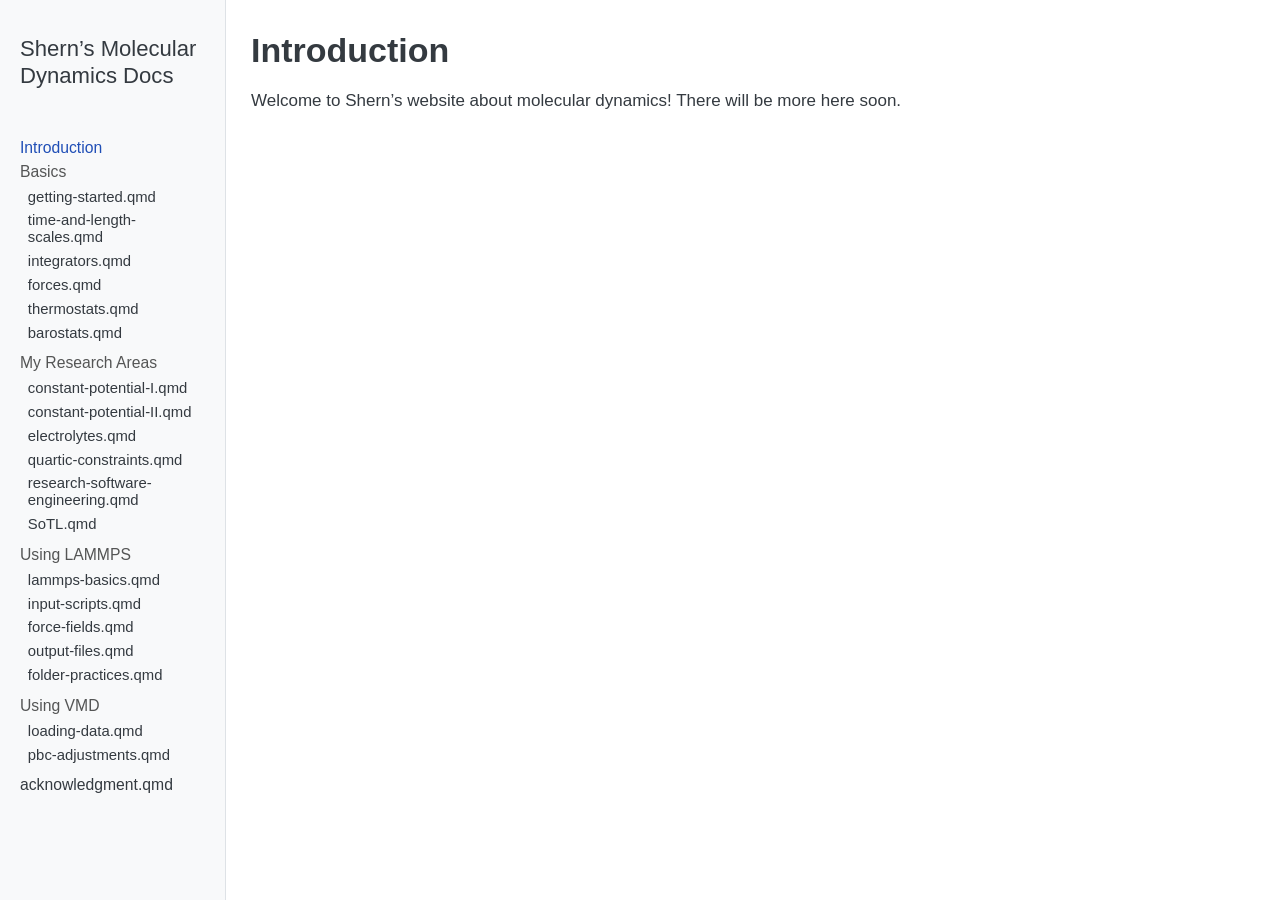
==== index.html @ 320a1282 "Built site for gh-pages" ====
<html xmlns="http://www.w3.org/1999/xhtml">    
  <head>      
    <title>Redirect to introduction.html</title>      
    <meta http-equiv="refresh" content="0;URL='introduction.html'" />    
  </head>    
  <body> 
  </body>  
</html>
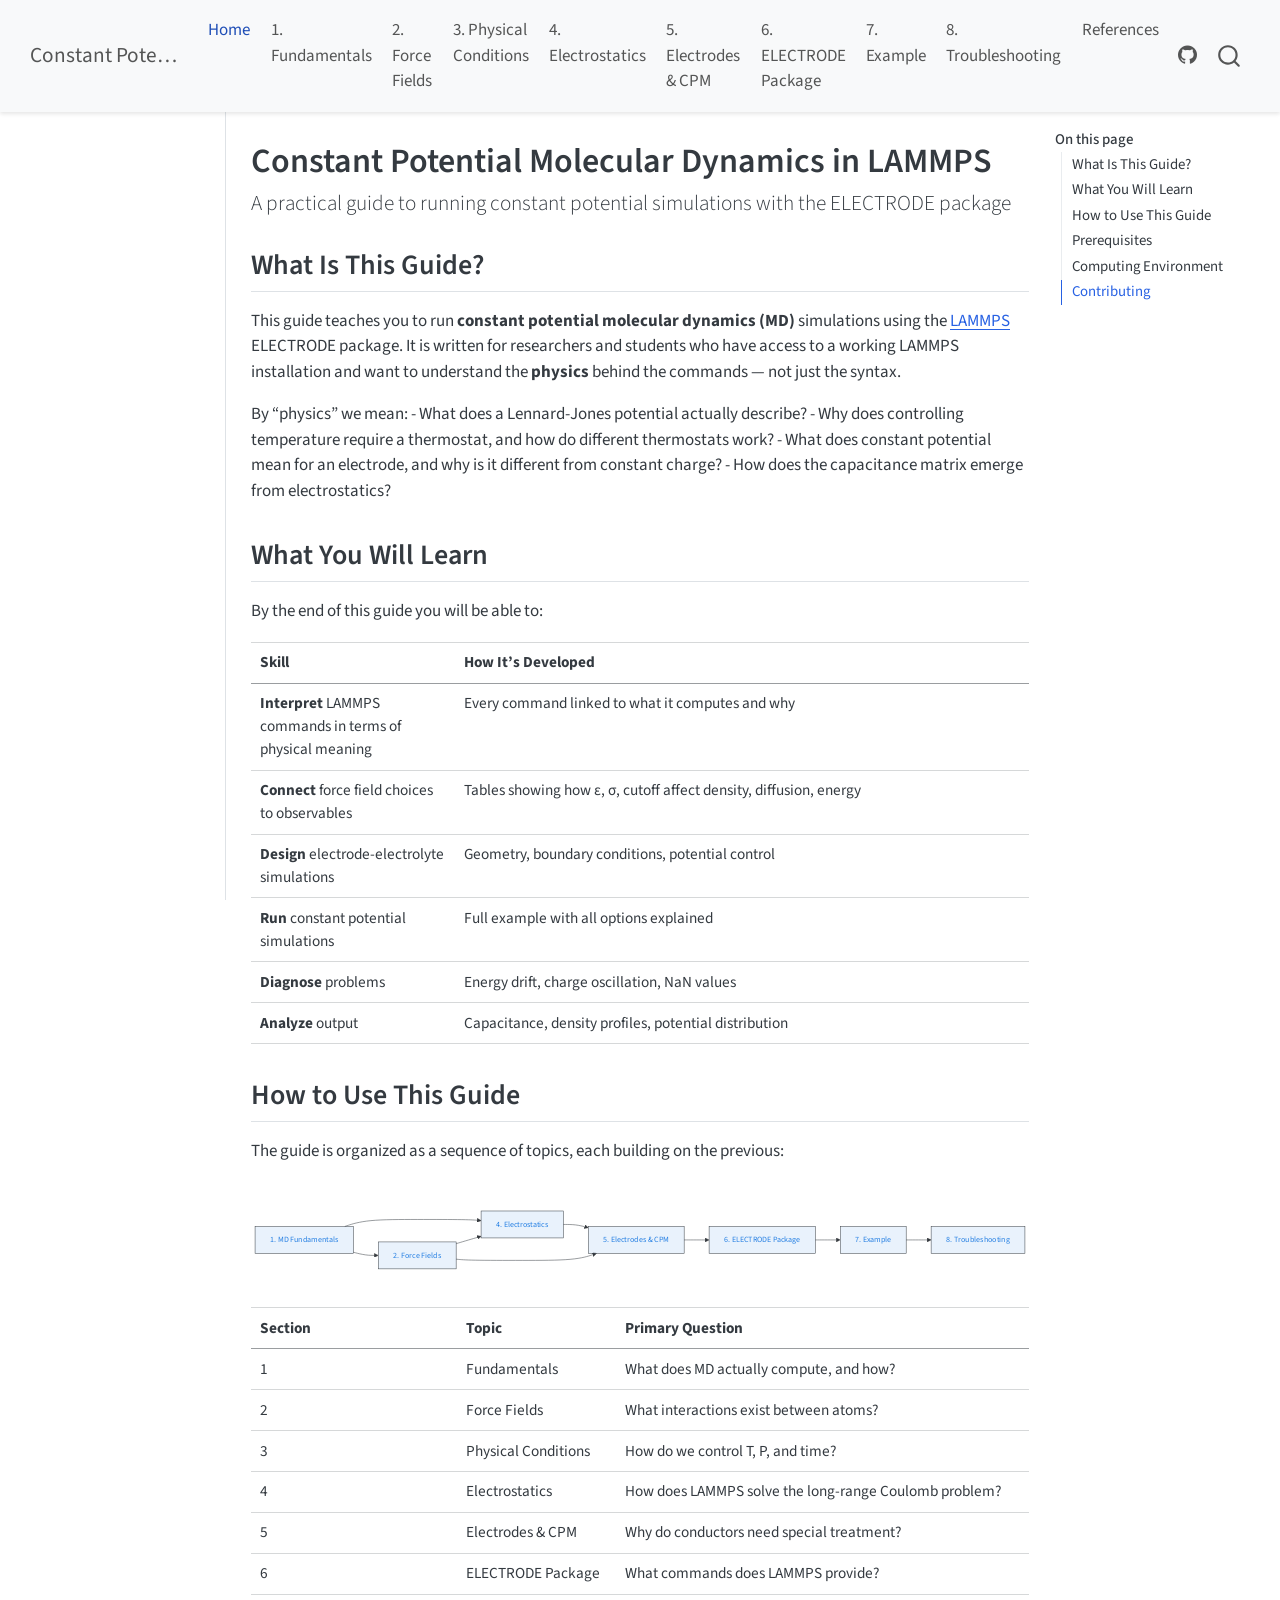
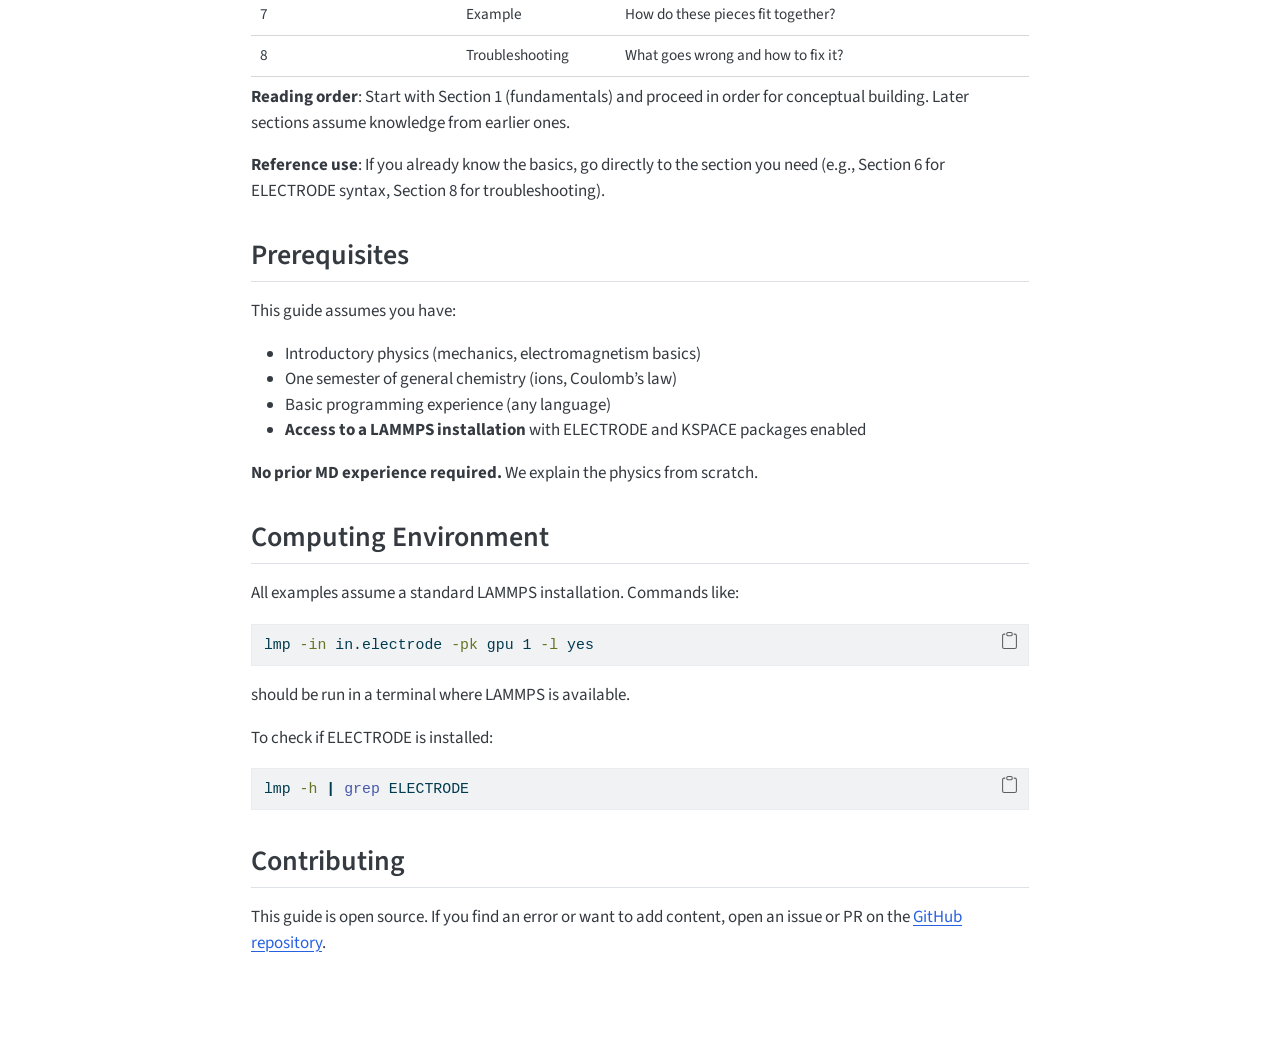
==== commit d99785b4: "Built site for gh-pages" ====
--- a/index.html
+++ b/index.html
@@ -1,8 +1,815 @@
-<html xmlns="http://www.w3.org/1999/xhtml">    
-  <head>      
-    <title>Redirect to introduction.html</title>      
-    <meta http-equiv="refresh" content="0;URL='introduction.html'" />    
-  </head>    
-  <body> 
-  </body>  
-</html>     
+<!DOCTYPE html>
+<html xmlns="http://www.w3.org/1999/xhtml" lang="en" xml:lang="en"><head>
+
+<meta charset="utf-8">
+<meta name="generator" content="quarto-1.9.36">
+
+<meta name="viewport" content="width=device-width, initial-scale=1.0, user-scalable=yes">
+
+
+<title>Constant Potential Molecular Dynamics in LAMMPS – Constant Potential MD in LAMMPS</title>
+<style>
+/* Default styles provided by pandoc.
+** See https://pandoc.org/MANUAL.html#variables-for-html for config info.
+*/
+code{white-space: pre-wrap;}
+span.smallcaps{font-variant: small-caps;}
+div.columns{display: flex; gap: min(4vw, 1.5em);}
+div.column{flex: auto; overflow-x: auto;}
+div.hanging-indent{margin-left: 1.5em; text-indent: -1.5em;}
+ul.task-list{list-style: none;}
+ul.task-list li input[type="checkbox"] {
+  width: 0.8em;
+  margin: 0 0.8em 0.2em -1em; /* quarto-specific, see https://github.com/quarto-dev/quarto-cli/issues/4556 */ 
+  vertical-align: middle;
+}
+/* CSS for syntax highlighting */
+html { -webkit-text-size-adjust: 100%; }
+pre > code.sourceCode { white-space: pre; position: relative; }
+pre > code.sourceCode > span { display: inline-block; line-height: 1.25; }
+pre > code.sourceCode > span:empty { height: 1.2em; }
+.sourceCode { overflow: visible; }
+code.sourceCode > span { color: inherit; text-decoration: inherit; }
+div.sourceCode { margin: 1em 0; }
+pre.sourceCode { margin: 0; }
+@media screen {
+div.sourceCode { overflow: auto; }
+}
+@media print {
+pre > code.sourceCode { white-space: pre-wrap; }
+pre > code.sourceCode > span { text-indent: -5em; padding-left: 5em; }
+}
+pre.numberSource code
+  { counter-reset: source-line 0; }
+pre.numberSource code > span
+  { position: relative; left: -4em; counter-increment: source-line; }
+pre.numberSource code > span > a:first-child::before
+  { content: counter(source-line);
+    position: relative; left: -1em; text-align: right; vertical-align: baseline;
+    border: none; display: inline-block;
+    -webkit-touch-callout: none; -webkit-user-select: none;
+    -khtml-user-select: none; -moz-user-select: none;
+    -ms-user-select: none; user-select: none;
+    padding: 0 4px; width: 4em;
+  }
+pre.numberSource { margin-left: 3em;  padding-left: 4px; }
+div.sourceCode
+  {   }
+@media screen {
+pre > code.sourceCode > span > a:first-child::before { text-decoration: underline; }
+}
+</style>
+
+
+<script src="site_libs/quarto-nav/quarto-nav.js"></script>
+<script src="site_libs/quarto-nav/headroom.min.js"></script>
+<script src="site_libs/clipboard/clipboard.min.js"></script>
+<script src="site_libs/quarto-search/autocomplete.umd.js"></script>
+<script src="site_libs/quarto-search/fuse.min.js"></script>
+<script src="site_libs/quarto-search/quarto-search.js"></script>
+<meta name="quarto:offset" content="./">
+<script src="site_libs/quarto-html/quarto.js" type="module"></script>
+<script src="site_libs/quarto-html/tabsets/tabsets.js" type="module"></script>
+<script src="site_libs/quarto-html/popper.min.js"></script>
+<script src="site_libs/quarto-html/tippy.umd.min.js"></script>
+<script src="site_libs/quarto-html/anchor.min.js"></script>
+<link href="site_libs/quarto-html/tippy.css" rel="stylesheet">
+<link href="site_libs/quarto-html/quarto-syntax-highlighting-845c23b38eaddc0f92fda52bfe77a8c8.css" rel="stylesheet" id="quarto-text-highlighting-styles">
+<script src="site_libs/bootstrap/bootstrap.min.js"></script>
+<link href="site_libs/bootstrap/bootstrap-icons.css" rel="stylesheet">
+<link href="site_libs/bootstrap/bootstrap-ff0631ae66c640f7beec88805fcb678e.min.css" rel="stylesheet" append-hash="true" id="quarto-bootstrap" data-mode="light">
+<script id="quarto-search-options" type="application/json">{
+  "location": "navbar",
+  "copy-button": false,
+  "collapse-after": 3,
+  "panel-placement": "end",
+  "type": "overlay",
+  "limit": 50,
+  "keyboard-shortcut": [
+    "f",
+    "/",
+    "s"
+  ],
+  "show-item-context": false,
+  "language": {
+    "search-no-results-text": "No results",
+    "search-matching-documents-text": "matching documents",
+    "search-copy-link-title": "Copy link to search",
+    "search-hide-matches-text": "Hide additional matches",
+    "search-more-match-text": "more match in this document",
+    "search-more-matches-text": "more matches in this document",
+    "search-clear-button-title": "Clear",
+    "search-text-placeholder": "",
+    "search-detached-cancel-button-title": "Cancel",
+    "search-submit-button-title": "Submit",
+    "search-label": "Search"
+  }
+}</script>
+<script src="site_libs/quarto-diagram/mermaid.min.js"></script>
+<script src="site_libs/quarto-diagram/mermaid-init.js"></script>
+<link href="site_libs/quarto-diagram/mermaid.css" rel="stylesheet">
+
+
+<link rel="stylesheet" href="styles.css">
+</head>
+
+<body class="nav-sidebar docked nav-fixed quarto-light">
+
+<div id="quarto-search-results"></div>
+  <header id="quarto-header" class="headroom fixed-top">
+    <nav class="navbar navbar-expand-lg " data-bs-theme="dark">
+      <div class="navbar-container container-fluid">
+      <div class="navbar-brand-container mx-auto">
+    <a class="navbar-brand" href="./index.html">
+    <span class="navbar-title">Constant Potential MD in LAMMPS</span>
+    </a>
+  </div>
+            <div id="quarto-search" class="" title="Search"></div>
+          <button class="navbar-toggler" type="button" data-bs-toggle="collapse" data-bs-target="#navbarCollapse" aria-controls="navbarCollapse" role="menu" aria-expanded="false" aria-label="Toggle navigation" onclick="if (window.quartoToggleHeadroom) { window.quartoToggleHeadroom(); }">
+  <span class="navbar-toggler-icon"></span>
+</button>
+          <div class="collapse navbar-collapse" id="navbarCollapse">
+            <ul class="navbar-nav navbar-nav-scroll me-auto">
+  <li class="nav-item">
+    <a class="nav-link active" href="./index.html" aria-current="page"> 
+<span class="menu-text">Home</span></a>
+  </li>  
+  <li class="nav-item">
+    <a class="nav-link" href="./01-fundamentals.html"> 
+<span class="menu-text">1. Fundamentals</span></a>
+  </li>  
+  <li class="nav-item">
+    <a class="nav-link" href="./02-force-fields.html"> 
+<span class="menu-text">2. Force Fields</span></a>
+  </li>  
+  <li class="nav-item">
+    <a class="nav-link" href="./03-physical-conditions.html"> 
+<span class="menu-text">3. Physical Conditions</span></a>
+  </li>  
+  <li class="nav-item">
+    <a class="nav-link" href="./04-electrostatics.html"> 
+<span class="menu-text">4. Electrostatics</span></a>
+  </li>  
+  <li class="nav-item">
+    <a class="nav-link" href="./05-electrodes-cpm.html"> 
+<span class="menu-text">5. Electrodes &amp; CPM</span></a>
+  </li>  
+  <li class="nav-item">
+    <a class="nav-link" href="./06-electrode-package.html"> 
+<span class="menu-text">6. ELECTRODE Package</span></a>
+  </li>  
+  <li class="nav-item">
+    <a class="nav-link" href="./07-example-simulation.html"> 
+<span class="menu-text">7. Example</span></a>
+  </li>  
+  <li class="nav-item">
+    <a class="nav-link" href="./08-troubleshooting.html"> 
+<span class="menu-text">8. Troubleshooting</span></a>
+  </li>  
+  <li class="nav-item">
+    <a class="nav-link" href="./references.html"> 
+<span class="menu-text">References</span></a>
+  </li>  
+</ul>
+            <ul class="navbar-nav navbar-nav-scroll ms-auto">
+  <li class="nav-item compact">
+    <a class="nav-link" href="https://github.com/lammps/lammps"> <i class="bi bi-github" role="img" aria-label="LAMMPS GitHub">
+</i> 
+<span class="menu-text"></span></a>
+  </li>  
+</ul>
+          </div> <!-- /navcollapse -->
+            <div class="quarto-navbar-tools">
+</div>
+      </div> <!-- /container-fluid -->
+    </nav>
+  <nav class="quarto-secondary-nav">
+    <div class="container-fluid d-flex">
+      <button type="button" class="quarto-btn-toggle btn" data-bs-toggle="collapse" role="button" data-bs-target=".quarto-sidebar-collapse-item" aria-controls="quarto-sidebar" aria-expanded="false" aria-label="Toggle sidebar navigation" onclick="if (window.quartoToggleHeadroom) { window.quartoToggleHeadroom(); }">
+        <i class="bi bi-layout-text-sidebar-reverse"></i>
+      </button>
+        <nav class="quarto-page-breadcrumbs" aria-label="breadcrumb"><ol class="breadcrumb"><li class="breadcrumb-item">Constant Potential Molecular Dynamics in LAMMPS</li></ol></nav>
+        <a class="flex-grow-1" role="navigation" data-bs-toggle="collapse" data-bs-target=".quarto-sidebar-collapse-item" aria-controls="quarto-sidebar" aria-expanded="false" aria-label="Toggle sidebar navigation" onclick="if (window.quartoToggleHeadroom) { window.quartoToggleHeadroom(); }">      
+        </a>
+      <button type="button" class="btn quarto-search-button" aria-label="Search" onclick="window.quartoOpenSearch();">
+        <i class="bi bi-search"></i>
+      </button>
+    </div>
+  </nav>
+</header>
+<!-- content -->
+<div id="quarto-content" class="quarto-container page-columns page-rows-contents page-layout-article page-navbar">
+<!-- sidebar -->
+  <nav id="quarto-sidebar" class="sidebar collapse collapse-horizontal quarto-sidebar-collapse-item sidebar-navigation docked overflow-auto">
+        <div class="mt-2 flex-shrink-0 align-items-center">
+        <div class="sidebar-search">
+        <div id="quarto-search" class="" title="Search"></div>
+        </div>
+        </div>
+</nav>
+<div id="quarto-sidebar-glass" class="quarto-sidebar-collapse-item" data-bs-toggle="collapse" data-bs-target=".quarto-sidebar-collapse-item"></div>
+<!-- margin-sidebar -->
+    <div id="quarto-margin-sidebar" class="sidebar margin-sidebar">
+        <nav id="TOC" role="doc-toc" class="toc-active">
+    <h2 id="toc-title">On this page</h2>
+   
+  <ul>
+  <li><a href="#what-is-this-guide" id="toc-what-is-this-guide" class="nav-link active" data-scroll-target="#what-is-this-guide">What Is This Guide?</a></li>
+  <li><a href="#what-you-will-learn" id="toc-what-you-will-learn" class="nav-link" data-scroll-target="#what-you-will-learn">What You Will Learn</a></li>
+  <li><a href="#how-to-use-this-guide" id="toc-how-to-use-this-guide" class="nav-link" data-scroll-target="#how-to-use-this-guide">How to Use This Guide</a></li>
+  <li><a href="#prerequisites" id="toc-prerequisites" class="nav-link" data-scroll-target="#prerequisites">Prerequisites</a></li>
+  <li><a href="#computing-environment" id="toc-computing-environment" class="nav-link" data-scroll-target="#computing-environment">Computing Environment</a></li>
+  <li><a href="#contributing" id="toc-contributing" class="nav-link" data-scroll-target="#contributing">Contributing</a></li>
+  </ul>
+</nav>
+    </div>
+<!-- main -->
+<main class="content" id="quarto-document-content">
+
+<header id="title-block-header" class="quarto-title-block default">
+<div class="quarto-title">
+<h1 class="title">Constant Potential Molecular Dynamics in LAMMPS</h1>
+<p class="subtitle lead">A practical guide to running constant potential simulations with the ELECTRODE package</p>
+</div>
+
+
+
+<div class="quarto-title-meta">
+
+    
+  
+    
+  </div>
+  
+
+
+</header>
+
+
+<section id="what-is-this-guide" class="level2">
+<h2 class="anchored" data-anchor-id="what-is-this-guide">What Is This Guide?</h2>
+<p>This guide teaches you to run <strong>constant potential molecular dynamics (MD)</strong> simulations using the <a href="https://lammps.org">LAMMPS</a> ELECTRODE package. It is written for researchers and students who have access to a working LAMMPS installation and want to understand the <strong>physics</strong> behind the commands — not just the syntax.</p>
+<p>By “physics” we mean: - What does a Lennard-Jones potential actually describe? - Why does controlling temperature require a thermostat, and how do different thermostats work? - What does constant potential mean for an electrode, and why is it different from constant charge? - How does the capacitance matrix emerge from electrostatics?</p>
+</section>
+<section id="what-you-will-learn" class="level2">
+<h2 class="anchored" data-anchor-id="what-you-will-learn">What You Will Learn</h2>
+<p>By the end of this guide you will be able to:</p>
+<table class="caption-top table">
+<colgroup>
+<col style="width: 26%">
+<col style="width: 73%">
+</colgroup>
+<thead>
+<tr class="header">
+<th>Skill</th>
+<th>How It’s Developed</th>
+</tr>
+</thead>
+<tbody>
+<tr class="odd">
+<td><strong>Interpret</strong> LAMMPS commands in terms of physical meaning</td>
+<td>Every command linked to what it computes and why</td>
+</tr>
+<tr class="even">
+<td><strong>Connect</strong> force field choices to observables</td>
+<td>Tables showing how ε, σ, cutoff affect density, diffusion, energy</td>
+</tr>
+<tr class="odd">
+<td><strong>Design</strong> electrode-electrolyte simulations</td>
+<td>Geometry, boundary conditions, potential control</td>
+</tr>
+<tr class="even">
+<td><strong>Run</strong> constant potential simulations</td>
+<td>Full example with all options explained</td>
+</tr>
+<tr class="odd">
+<td><strong>Diagnose</strong> problems</td>
+<td>Energy drift, charge oscillation, NaN values</td>
+</tr>
+<tr class="even">
+<td><strong>Analyze</strong> output</td>
+<td>Capacitance, density profiles, potential distribution</td>
+</tr>
+</tbody>
+</table>
+</section>
+<section id="how-to-use-this-guide" class="level2">
+<h2 class="anchored" data-anchor-id="how-to-use-this-guide">How to Use This Guide</h2>
+<p>The guide is organized as a sequence of topics, each building on the previous:</p>
+<div class="cell" data-layout-align="default">
+<div class="cell-output-display">
+<div>
+<p></p><figure class="figure"><p></p>
+<div>
+<pre class="mermaid mermaid-js">flowchart LR
+    A[1. MD Fundamentals] --&gt; B[2. Force Fields]
+    A --&gt; C[4. Electrostatics]
+    B --&gt; C
+    C --&gt; D[5. Electrodes &amp; CPM]
+    D --&gt; E[6. ELECTRODE Package]
+    E --&gt; F[7. Example]
+    F --&gt; G[8. Troubleshooting]
+    B --&gt; D
+</pre>
+</div>
+<p></p></figure><p></p>
+</div>
+</div>
+</div>
+<table class="caption-top table">
+<colgroup>
+<col style="width: 26%">
+<col style="width: 20%">
+<col style="width: 52%">
+</colgroup>
+<thead>
+<tr class="header">
+<th>Section</th>
+<th>Topic</th>
+<th>Primary Question</th>
+</tr>
+</thead>
+<tbody>
+<tr class="odd">
+<td>1</td>
+<td>Fundamentals</td>
+<td>What does MD actually compute, and how?</td>
+</tr>
+<tr class="even">
+<td>2</td>
+<td>Force Fields</td>
+<td>What interactions exist between atoms?</td>
+</tr>
+<tr class="odd">
+<td>3</td>
+<td>Physical Conditions</td>
+<td>How do we control T, P, and time?</td>
+</tr>
+<tr class="even">
+<td>4</td>
+<td>Electrostatics</td>
+<td>How does LAMMPS solve the long-range Coulomb problem?</td>
+</tr>
+<tr class="odd">
+<td>5</td>
+<td>Electrodes &amp; CPM</td>
+<td>Why do conductors need special treatment?</td>
+</tr>
+<tr class="even">
+<td>6</td>
+<td>ELECTRODE Package</td>
+<td>What commands does LAMMPS provide?</td>
+</tr>
+<tr class="odd">
+<td>7</td>
+<td>Example</td>
+<td>How do these pieces fit together?</td>
+</tr>
+<tr class="even">
+<td>8</td>
+<td>Troubleshooting</td>
+<td>What goes wrong and how to fix it?</td>
+</tr>
+</tbody>
+</table>
+<p><strong>Reading order</strong>: Start with Section 1 (fundamentals) and proceed in order for conceptual building. Later sections assume knowledge from earlier ones.</p>
+<p><strong>Reference use</strong>: If you already know the basics, go directly to the section you need (e.g., Section 6 for ELECTRODE syntax, Section 8 for troubleshooting).</p>
+</section>
+<section id="prerequisites" class="level2">
+<h2 class="anchored" data-anchor-id="prerequisites">Prerequisites</h2>
+<p>This guide assumes you have:</p>
+<ul>
+<li>Introductory physics (mechanics, electromagnetism basics)</li>
+<li>One semester of general chemistry (ions, Coulomb’s law)</li>
+<li>Basic programming experience (any language)</li>
+<li><strong>Access to a LAMMPS installation</strong> with ELECTRODE and KSPACE packages enabled</li>
+</ul>
+<p><strong>No prior MD experience required.</strong> We explain the physics from scratch.</p>
+</section>
+<section id="computing-environment" class="level2">
+<h2 class="anchored" data-anchor-id="computing-environment">Computing Environment</h2>
+<p>All examples assume a standard LAMMPS installation. Commands like:</p>
+<div class="code-copy-outer-scaffold"><div class="sourceCode" id="cb1"><pre class="sourceCode bash code-with-copy"><code class="sourceCode bash"><span id="cb1-1"><a href="#cb1-1" aria-hidden="true" tabindex="-1"></a><span class="ex">lmp</span> <span class="at">-in</span> in.electrode <span class="at">-pk</span> gpu 1 <span class="at">-l</span> yes</span></code></pre></div><button title="Copy to Clipboard" class="code-copy-button"><i class="bi"></i></button></div>
+<p>should be run in a terminal where LAMMPS is available.</p>
+<p>To check if ELECTRODE is installed:</p>
+<div class="code-copy-outer-scaffold"><div class="sourceCode" id="cb2"><pre class="sourceCode bash code-with-copy"><code class="sourceCode bash"><span id="cb2-1"><a href="#cb2-1" aria-hidden="true" tabindex="-1"></a><span class="ex">lmp</span> <span class="at">-h</span> <span class="kw">|</span> <span class="fu">grep</span> ELECTRODE</span></code></pre></div><button title="Copy to Clipboard" class="code-copy-button"><i class="bi"></i></button></div>
+</section>
+<section id="contributing" class="level2">
+<h2 class="anchored" data-anchor-id="contributing">Contributing</h2>
+<p>This guide is open source. If you find an error or want to add content, open an issue or PR on the <a href="https://github.com/srtee/mddocs">GitHub repository</a>.</p>
+
+
+</section>
+
+</main> <!-- /main -->
+<script id="quarto-html-after-body" type="application/javascript">
+  window.document.addEventListener("DOMContentLoaded", function (event) {
+    const icon = "";
+    const anchorJS = new window.AnchorJS();
+    anchorJS.options = {
+      placement: 'right',
+      icon: icon
+    };
+    anchorJS.add('.anchored');
+    const isCodeAnnotation = (el) => {
+      for (const clz of el.classList) {
+        if (clz.startsWith('code-annotation-')) {                     
+          return true;
+        }
+      }
+      return false;
+    }
+    const onCopySuccess = function(e) {
+      // button target
+      const button = e.trigger;
+      // don't keep focus
+      button.blur();
+      // flash "checked"
+      button.classList.add('code-copy-button-checked');
+      var currentTitle = button.getAttribute("title");
+      button.setAttribute("title", "Copied!");
+      let tooltip;
+      if (window.bootstrap) {
+        button.setAttribute("data-bs-toggle", "tooltip");
+        button.setAttribute("data-bs-placement", "left");
+        button.setAttribute("data-bs-title", "Copied!");
+        tooltip = new bootstrap.Tooltip(button, 
+          { trigger: "manual", 
+            customClass: "code-copy-button-tooltip",
+            offset: [0, -8]});
+        tooltip.show();    
+      }
+      setTimeout(function() {
+        if (tooltip) {
+          tooltip.hide();
+          button.removeAttribute("data-bs-title");
+          button.removeAttribute("data-bs-toggle");
+          button.removeAttribute("data-bs-placement");
+        }
+        button.setAttribute("title", currentTitle);
+        button.classList.remove('code-copy-button-checked');
+      }, 1000);
+      // clear code selection
+      e.clearSelection();
+    }
+    const getTextToCopy = function(trigger) {
+      const outerScaffold = trigger.parentElement.cloneNode(true);
+      const codeEl = outerScaffold.querySelector('code');
+      for (const childEl of codeEl.children) {
+        if (isCodeAnnotation(childEl)) {
+          childEl.remove();
+        }
+      }
+      return codeEl.innerText;
+    }
+    const clipboard = new window.ClipboardJS('.code-copy-button:not([data-in-quarto-modal])', {
+      text: getTextToCopy
+    });
+    clipboard.on('success', onCopySuccess);
+    if (window.document.getElementById('quarto-embedded-source-code-modal')) {
+      const clipboardModal = new window.ClipboardJS('.code-copy-button[data-in-quarto-modal]', {
+        text: getTextToCopy,
+        container: window.document.getElementById('quarto-embedded-source-code-modal')
+      });
+      clipboardModal.on('success', onCopySuccess);
+    }
+      var localhostRegex = new RegExp(/^(?:http|https):\/\/localhost\:?[0-9]*\//);
+      var mailtoRegex = new RegExp(/^mailto:/);
+        var filterRegex = new RegExp("https:\/\/srtee\.github\.io\/mddocs\/");
+      var isInternal = (href) => {
+          return filterRegex.test(href) || localhostRegex.test(href) || mailtoRegex.test(href);
+      }
+      // Inspect non-navigation links and adorn them if external
+     var links = window.document.querySelectorAll('a[href]:not(.nav-link):not(.navbar-brand):not(.toc-action):not(.sidebar-link):not(.sidebar-item-toggle):not(.pagination-link):not(.no-external):not([aria-hidden]):not(.dropdown-item):not(.quarto-navigation-tool):not(.about-link)');
+      for (var i=0; i<links.length; i++) {
+        const link = links[i];
+        if (!isInternal(link.href)) {
+          // undo the damage that might have been done by quarto-nav.js in the case of
+          // links that we want to consider external
+          if (link.dataset.originalHref !== undefined) {
+            link.href = link.dataset.originalHref;
+          }
+            // target, if specified
+            link.setAttribute("target", "_blank");
+            if (link.getAttribute("rel") === null) {
+              link.setAttribute("rel", "noopener");
+            }
+        }
+      }
+    function tippyHover(el, contentFn, onTriggerFn, onUntriggerFn) {
+      const config = {
+        allowHTML: true,
+        maxWidth: 500,
+        delay: 100,
+        arrow: false,
+        appendTo: function(el) {
+            return el.parentElement;
+        },
+        interactive: true,
+        interactiveBorder: 10,
+        theme: 'quarto',
+        placement: 'bottom-start',
+      };
+      if (contentFn) {
+        config.content = contentFn;
+      }
+      if (onTriggerFn) {
+        config.onTrigger = onTriggerFn;
+      }
+      if (onUntriggerFn) {
+        config.onUntrigger = onUntriggerFn;
+      }
+      window.tippy(el, config); 
+    }
+    const noterefs = window.document.querySelectorAll('a[role="doc-noteref"]');
+    for (var i=0; i<noterefs.length; i++) {
+      const ref = noterefs[i];
+      tippyHover(ref, function() {
+        // use id or data attribute instead here
+        let href = ref.getAttribute('data-footnote-href') || ref.getAttribute('href');
+        try { href = new URL(href).hash; } catch {}
+        const id = href.replace(/^#\/?/, "");
+        const note = window.document.getElementById(id);
+        if (note) {
+          return note.innerHTML;
+        } else {
+          return "";
+        }
+      });
+    }
+    const xrefs = window.document.querySelectorAll('a.quarto-xref');
+    const processXRef = (id, note) => {
+      // Strip column container classes
+      const stripColumnClz = (el) => {
+        el.classList.remove("page-full", "page-columns");
+        if (el.children) {
+          for (const child of el.children) {
+            stripColumnClz(child);
+          }
+        }
+      }
+      stripColumnClz(note)
+      if (id === null || id.startsWith('sec-')) {
+        // Special case sections, only their first couple elements
+        const container = document.createElement("div");
+        if (note.children && note.children.length > 2) {
+          container.appendChild(note.children[0].cloneNode(true));
+          for (let i = 1; i < note.children.length; i++) {
+            const child = note.children[i];
+            if (child.tagName === "P" && child.innerText === "") {
+              continue;
+            } else {
+              container.appendChild(child.cloneNode(true));
+              break;
+            }
+          }
+          if (window.Quarto?.typesetMath) {
+            window.Quarto.typesetMath(container);
+          }
+          return container.innerHTML
+        } else {
+          if (window.Quarto?.typesetMath) {
+            window.Quarto.typesetMath(note);
+          }
+          return note.innerHTML;
+        }
+      } else {
+        // Remove any anchor links if they are present
+        const anchorLink = note.querySelector('a.anchorjs-link');
+        if (anchorLink) {
+          anchorLink.remove();
+        }
+        if (window.Quarto?.typesetMath) {
+          window.Quarto.typesetMath(note);
+        }
+        if (note.classList.contains("callout")) {
+          return note.outerHTML;
+        } else {
+          return note.innerHTML;
+        }
+      }
+    }
+    for (var i=0; i<xrefs.length; i++) {
+      const xref = xrefs[i];
+      tippyHover(xref, undefined, function(instance) {
+        instance.disable();
+        let url = xref.getAttribute('href');
+        let hash = undefined; 
+        if (url.startsWith('#')) {
+          hash = url;
+        } else {
+          try { hash = new URL(url).hash; } catch {}
+        }
+        if (hash) {
+          const id = hash.replace(/^#\/?/, "");
+          const note = window.document.getElementById(id);
+          if (note !== null) {
+            try {
+              const html = processXRef(id, note.cloneNode(true));
+              instance.setContent(html);
+            } finally {
+              instance.enable();
+              instance.show();
+            }
+          } else {
+            // See if we can fetch this
+            fetch(url.split('#')[0])
+            .then(res => res.text())
+            .then(html => {
+              const parser = new DOMParser();
+              const htmlDoc = parser.parseFromString(html, "text/html");
+              const note = htmlDoc.getElementById(id);
+              if (note !== null) {
+                const html = processXRef(id, note);
+                instance.setContent(html);
+              } 
+            }).finally(() => {
+              instance.enable();
+              instance.show();
+            });
+          }
+        } else {
+          // See if we can fetch a full url (with no hash to target)
+          // This is a special case and we should probably do some content thinning / targeting
+          fetch(url)
+          .then(res => res.text())
+          .then(html => {
+            const parser = new DOMParser();
+            const htmlDoc = parser.parseFromString(html, "text/html");
+            const note = htmlDoc.querySelector('main.content');
+            if (note !== null) {
+              // This should only happen for chapter cross references
+              // (since there is no id in the URL)
+              // remove the first header
+              if (note.children.length > 0 && note.children[0].tagName === "HEADER") {
+                note.children[0].remove();
+              }
+              const html = processXRef(null, note);
+              instance.setContent(html);
+            } 
+          }).finally(() => {
+            instance.enable();
+            instance.show();
+          });
+        }
+      }, function(instance) {
+      });
+    }
+        let selectedAnnoteEl;
+        const selectorForAnnotation = ( cell, annotation) => {
+          let cellAttr = 'data-code-cell="' + cell + '"';
+          let lineAttr = 'data-code-annotation="' +  annotation + '"';
+          const selector = 'span[' + cellAttr + '][' + lineAttr + ']';
+          return selector;
+        }
+        const selectCodeLines = (annoteEl) => {
+          const doc = window.document;
+          const targetCell = annoteEl.getAttribute("data-target-cell");
+          const targetAnnotation = annoteEl.getAttribute("data-target-annotation");
+          const annoteSpan = window.document.querySelector(selectorForAnnotation(targetCell, targetAnnotation));
+          const lines = annoteSpan.getAttribute("data-code-lines").split(",");
+          const lineIds = lines.map((line) => {
+            return targetCell + "-" + line;
+          })
+          let top = null;
+          let height = null;
+          let parent = null;
+          if (lineIds.length > 0) {
+              //compute the position of the single el (top and bottom and make a div)
+              const el = window.document.getElementById(lineIds[0]);
+              top = el.offsetTop;
+              height = el.offsetHeight;
+              parent = el.parentElement.parentElement;
+            if (lineIds.length > 1) {
+              const lastEl = window.document.getElementById(lineIds[lineIds.length - 1]);
+              const bottom = lastEl.offsetTop + lastEl.offsetHeight;
+              height = bottom - top;
+            }
+            if (top !== null && height !== null && parent !== null) {
+              // cook up a div (if necessary) and position it 
+              let div = window.document.getElementById("code-annotation-line-highlight");
+              if (div === null) {
+                div = window.document.createElement("div");
+                div.setAttribute("id", "code-annotation-line-highlight");
+                div.style.position = 'absolute';
+                parent.appendChild(div);
+              }
+              div.style.top = top - 2 + "px";
+              div.style.height = height + 4 + "px";
+              div.style.left = 0;
+              let gutterDiv = window.document.getElementById("code-annotation-line-highlight-gutter");
+              if (gutterDiv === null) {
+                gutterDiv = window.document.createElement("div");
+                gutterDiv.setAttribute("id", "code-annotation-line-highlight-gutter");
+                gutterDiv.style.position = 'absolute';
+                const codeCell = window.document.getElementById(targetCell);
+                const gutter = codeCell.querySelector('.code-annotation-gutter');
+                gutter.appendChild(gutterDiv);
+              }
+              gutterDiv.style.top = top - 2 + "px";
+              gutterDiv.style.height = height + 4 + "px";
+            }
+            selectedAnnoteEl = annoteEl;
+          }
+        };
+        const unselectCodeLines = () => {
+          const elementsIds = ["code-annotation-line-highlight", "code-annotation-line-highlight-gutter"];
+          elementsIds.forEach((elId) => {
+            const div = window.document.getElementById(elId);
+            if (div) {
+              div.remove();
+            }
+          });
+          selectedAnnoteEl = undefined;
+        };
+          // Handle positioning of the toggle
+      window.addEventListener(
+        "resize",
+        throttle(() => {
+          elRect = undefined;
+          if (selectedAnnoteEl) {
+            selectCodeLines(selectedAnnoteEl);
+          }
+        }, 10)
+      );
+      function throttle(fn, ms) {
+      let throttle = false;
+      let timer;
+        return (...args) => {
+          if(!throttle) { // first call gets through
+              fn.apply(this, args);
+              throttle = true;
+          } else { // all the others get throttled
+              if(timer) clearTimeout(timer); // cancel #2
+              timer = setTimeout(() => {
+                fn.apply(this, args);
+                timer = throttle = false;
+              }, ms);
+          }
+        };
+      }
+        // Attach click handler to the DT
+        const annoteDls = window.document.querySelectorAll('dt[data-target-cell]');
+        for (const annoteDlNode of annoteDls) {
+          annoteDlNode.addEventListener('click', (event) => {
+            const clickedEl = event.target;
+            if (clickedEl !== selectedAnnoteEl) {
+              unselectCodeLines();
+              const activeEl = window.document.querySelector('dt[data-target-cell].code-annotation-active');
+              if (activeEl) {
+                activeEl.classList.remove('code-annotation-active');
+              }
+              selectCodeLines(clickedEl);
+              clickedEl.classList.add('code-annotation-active');
+            } else {
+              // Unselect the line
+              unselectCodeLines();
+              clickedEl.classList.remove('code-annotation-active');
+            }
+          });
+        }
+    const findCites = (el) => {
+      const parentEl = el.parentElement;
+      if (parentEl) {
+        const cites = parentEl.dataset.cites;
+        if (cites) {
+          return {
+            el,
+            cites: cites.split(' ')
+          };
+        } else {
+          return findCites(el.parentElement)
+        }
+      } else {
+        return undefined;
+      }
+    };
+    var bibliorefs = window.document.querySelectorAll('a[role="doc-biblioref"]');
+    for (var i=0; i<bibliorefs.length; i++) {
+      const ref = bibliorefs[i];
+      const citeInfo = findCites(ref);
+      if (citeInfo) {
+        tippyHover(citeInfo.el, function() {
+          var popup = window.document.createElement('div');
+          citeInfo.cites.forEach(function(cite) {
+            var citeDiv = window.document.createElement('div');
+            citeDiv.classList.add('hanging-indent');
+            citeDiv.classList.add('csl-entry');
+            var biblioDiv = window.document.getElementById('ref-' + cite);
+            if (biblioDiv) {
+              citeDiv.innerHTML = biblioDiv.innerHTML;
+            }
+            popup.appendChild(citeDiv);
+          });
+          return popup.innerHTML;
+        });
+      }
+    }
+  });
+  </script>
+</div> <!-- /content -->
+
+
+
+
+</body></html>
--- a/site_libs/quarto-html/tippy.css
+++ b/site_libs/quarto-html/tippy.css
@@ -0,0 +1 @@
+.tippy-box[data-animation=fade][data-state=hidden]{opacity:0}[data-tippy-root]{max-width:calc(100vw - 10px)}.tippy-box{position:relative;background-color:#333;color:#fff;border-radius:4px;font-size:14px;line-height:1.4;white-space:normal;outline:0;transition-property:transform,visibility,opacity}.tippy-box[data-placement^=top]>.tippy-arrow{bottom:0}.tippy-box[data-placement^=top]>.tippy-arrow:before{bottom:-7px;left:0;border-width:8px 8px 0;border-top-color:initial;transform-origin:center top}.tippy-box[data-placement^=bottom]>.tippy-arrow{top:0}.tippy-box[data-placement^=bottom]>.tippy-arrow:before{top:-7px;left:0;border-width:0 8px 8px;border-bottom-color:initial;transform-origin:center bottom}.tippy-box[data-placement^=left]>.tippy-arrow{right:0}.tippy-box[data-placement^=left]>.tippy-arrow:before{border-width:8px 0 8px 8px;border-left-color:initial;right:-7px;transform-origin:center left}.tippy-box[data-placement^=right]>.tippy-arrow{left:0}.tippy-box[data-placement^=right]>.tippy-arrow:before{left:-7px;border-width:8px 8px 8px 0;border-right-color:initial;transform-origin:center right}.tippy-box[data-inertia][data-state=visible]{transition-timing-function:cubic-bezier(.54,1.5,.38,1.11)}.tippy-arrow{width:16px;height:16px;color:#333}.tippy-arrow:before{content:"";position:absolute;border-color:transparent;border-style:solid}.tippy-content{position:relative;padding:5px 9px;z-index:1}
--- a/site_libs/quarto-html/quarto-syntax-highlighting-845c23b38eaddc0f92fda52bfe77a8c8.css
+++ b/site_libs/quarto-html/quarto-syntax-highlighting-845c23b38eaddc0f92fda52bfe77a8c8.css
@@ -0,0 +1,236 @@
+/* quarto syntax highlight colors */
+:root {
+  --quarto-hl-ot-color: #003B4F;
+  --quarto-hl-at-color: #657422;
+  --quarto-hl-ss-color: #20794D;
+  --quarto-hl-an-color: #5E5E5E;
+  --quarto-hl-fu-color: #4758AB;
+  --quarto-hl-st-color: #20794D;
+  --quarto-hl-cf-color: #003B4F;
+  --quarto-hl-op-color: #5E5E5E;
+  --quarto-hl-er-color: #AD0000;
+  --quarto-hl-bn-color: #AD0000;
+  --quarto-hl-al-color: #AD0000;
+  --quarto-hl-va-color: #111111;
+  --quarto-hl-bu-color: inherit;
+  --quarto-hl-ex-color: inherit;
+  --quarto-hl-pp-color: #AD0000;
+  --quarto-hl-in-color: #5E5E5E;
+  --quarto-hl-vs-color: #20794D;
+  --quarto-hl-wa-color: #5E5E5E;
+  --quarto-hl-do-color: #5E5E5E;
+  --quarto-hl-im-color: #00769E;
+  --quarto-hl-ch-color: #20794D;
+  --quarto-hl-dt-color: #AD0000;
+  --quarto-hl-fl-color: #AD0000;
+  --quarto-hl-co-color: #5E5E5E;
+  --quarto-hl-cv-color: #5E5E5E;
+  --quarto-hl-cn-color: #8f5902;
+  --quarto-hl-sc-color: #5E5E5E;
+  --quarto-hl-dv-color: #AD0000;
+  --quarto-hl-kw-color: #003B4F;
+}
+
+/* other quarto variables */
+:root {
+  --quarto-font-monospace: SFMono-Regular, Menlo, Monaco, Consolas, "Liberation Mono", "Courier New", monospace;
+}
+
+/* syntax highlight based on Pandoc's rules */
+pre > code.sourceCode > span {
+  color: #003B4F;
+}
+
+code.sourceCode > span {
+  color: #003B4F;
+}
+
+div.sourceCode,
+div.sourceCode pre.sourceCode {
+  color: #003B4F;
+}
+
+/* Normal */
+code span {
+  color: #003B4F;
+}
+
+/* Alert */
+code span.al {
+  color: #AD0000;
+  font-style: inherit;
+}
+
+/* Annotation */
+code span.an {
+  color: #5E5E5E;
+  font-style: inherit;
+}
+
+/* Attribute */
+code span.at {
+  color: #657422;
+  font-style: inherit;
+}
+
+/* BaseN */
+code span.bn {
+  color: #AD0000;
+  font-style: inherit;
+}
+
+/* BuiltIn */
+code span.bu {
+  font-style: inherit;
+}
+
+/* ControlFlow */
+code span.cf {
+  color: #003B4F;
+  font-weight: bold;
+  font-style: inherit;
+}
+
+/* Char */
+code span.ch {
+  color: #20794D;
+  font-style: inherit;
+}
+
+/* Constant */
+code span.cn {
+  color: #8f5902;
+  font-style: inherit;
+}
+
+/* Comment */
+code span.co {
+  color: #5E5E5E;
+  font-style: inherit;
+}
+
+/* CommentVar */
+code span.cv {
+  color: #5E5E5E;
+  font-style: italic;
+}
+
+/* Documentation */
+code span.do {
+  color: #5E5E5E;
+  font-style: italic;
+}
+
+/* DataType */
+code span.dt {
+  color: #AD0000;
+  font-style: inherit;
+}
+
+/* DecVal */
+code span.dv {
+  color: #AD0000;
+  font-style: inherit;
+}
+
+/* Error */
+code span.er {
+  color: #AD0000;
+  font-style: inherit;
+}
+
+/* Extension */
+code span.ex {
+  font-style: inherit;
+}
+
+/* Float */
+code span.fl {
+  color: #AD0000;
+  font-style: inherit;
+}
+
+/* Function */
+code span.fu {
+  color: #4758AB;
+  font-style: inherit;
+}
+
+/* Import */
+code span.im {
+  color: #00769E;
+  font-style: inherit;
+}
+
+/* Information */
+code span.in {
+  color: #5E5E5E;
+  font-style: inherit;
+}
+
+/* Keyword */
+code span.kw {
+  color: #003B4F;
+  font-weight: bold;
+  font-style: inherit;
+}
+
+/* Operator */
+code span.op {
+  color: #5E5E5E;
+  font-style: inherit;
+}
+
+/* Other */
+code span.ot {
+  color: #003B4F;
+  font-style: inherit;
+}
+
+/* Preprocessor */
+code span.pp {
+  color: #AD0000;
+  font-style: inherit;
+}
+
+/* SpecialChar */
+code span.sc {
+  color: #5E5E5E;
+  font-style: inherit;
+}
+
+/* SpecialString */
+code span.ss {
+  color: #20794D;
+  font-style: inherit;
+}
+
+/* String */
+code span.st {
+  color: #20794D;
+  font-style: inherit;
+}
+
+/* Variable */
+code span.va {
+  color: #111111;
+  font-style: inherit;
+}
+
+/* VerbatimString */
+code span.vs {
+  color: #20794D;
+  font-style: inherit;
+}
+
+/* Warning */
+code span.wa {
+  color: #5E5E5E;
+  font-style: italic;
+}
+
+.prevent-inlining {
+  content: "</";
+}
+
+/*# sourceMappingURL=ac89f0bb514bba72461919f78549e31c.css.map */
--- a/site_libs/quarto-diagram/mermaid.css
+++ b/site_libs/quarto-diagram/mermaid.css
@@ -0,0 +1,13 @@
+.mermaidTooltip {
+  position: absolute;
+  text-align: center;
+  max-width: 200px;
+  padding: 2px;
+  font-family: "trebuchet ms", verdana, arial;
+  font-size: 12px;
+  background: #ffffde;
+  border: 1px solid #aaaa33;
+  border-radius: 2px;
+  pointer-events: none;
+  z-index: 1000;
+}
--- a/styles.css
+++ b/styles.css
@@ -0,0 +1,106 @@
+/* Custom styles for Constant Potential MD in LAMMPS guide */
+
+/* Code blocks */
+pre {
+  background-color: #f8f9fa;
+  border: 1px solid #e9ecef;
+  border-radius: 4px;
+  padding: 1rem;
+}
+
+code {
+  color: #e83e8c;
+  background-color: #f8f9fa;
+  padding: 0.2em 0.4em;
+  border-radius: 3px;
+}
+
+/* Tables */
+table {
+  font-size: 0.9rem;
+}
+
+table th {
+  background-color: #f1f3f5;
+}
+
+/* Callout boxes */
+.callout {
+  border-left-width: 4px;
+}
+
+.callout-tip {
+  border-left-color: #28a745;
+}
+
+.callout-warning {
+  border-left-color: #ffc107;
+}
+
+.callout-note {
+  border-left-color: #17a2b8;
+}
+
+/* Sidebar */
+.sidebar-navigation {
+  font-size: 0.9rem;
+}
+
+/* Navigation */
+.navbar {
+  box-shadow: 0 2px 4px rgba(0,0,0,0.1);
+}
+
+/* Footer */
+.footer {
+  font-size: 0.8rem;
+  color: #6c757d;
+}
+
+/* Figures */
+.figure {
+  margin: 1.5rem 0;
+}
+
+.figure img {
+  max-width: 100%;
+  height: auto;
+}
+
+/* Breadcrumbs */
+.breadcrumb {
+  font-size: 0.85rem;
+  background-color: transparent;
+  padding: 0;
+}
+
+/* Smooth scrolling */
+html {
+  scroll-behavior: smooth;
+}
+
+/* Anchor links */
+.header-section-number {
+  color: #6c757d;
+}
+
+/* Tabs */
+.tab-content {
+  border: 1px solid #dee2e6;
+  border-top: none;
+  padding: 1rem;
+}
+
+/* Quarto Run Button */
+.quarto-run-button {
+  background-color: #28a745;
+  color: white;
+  border: none;
+  padding: 0.5rem 1rem;
+  border-radius: 4px;
+  cursor: pointer;
+}
+
+.quarto-run-button:hover {
+  background-color: #218838;
+}
